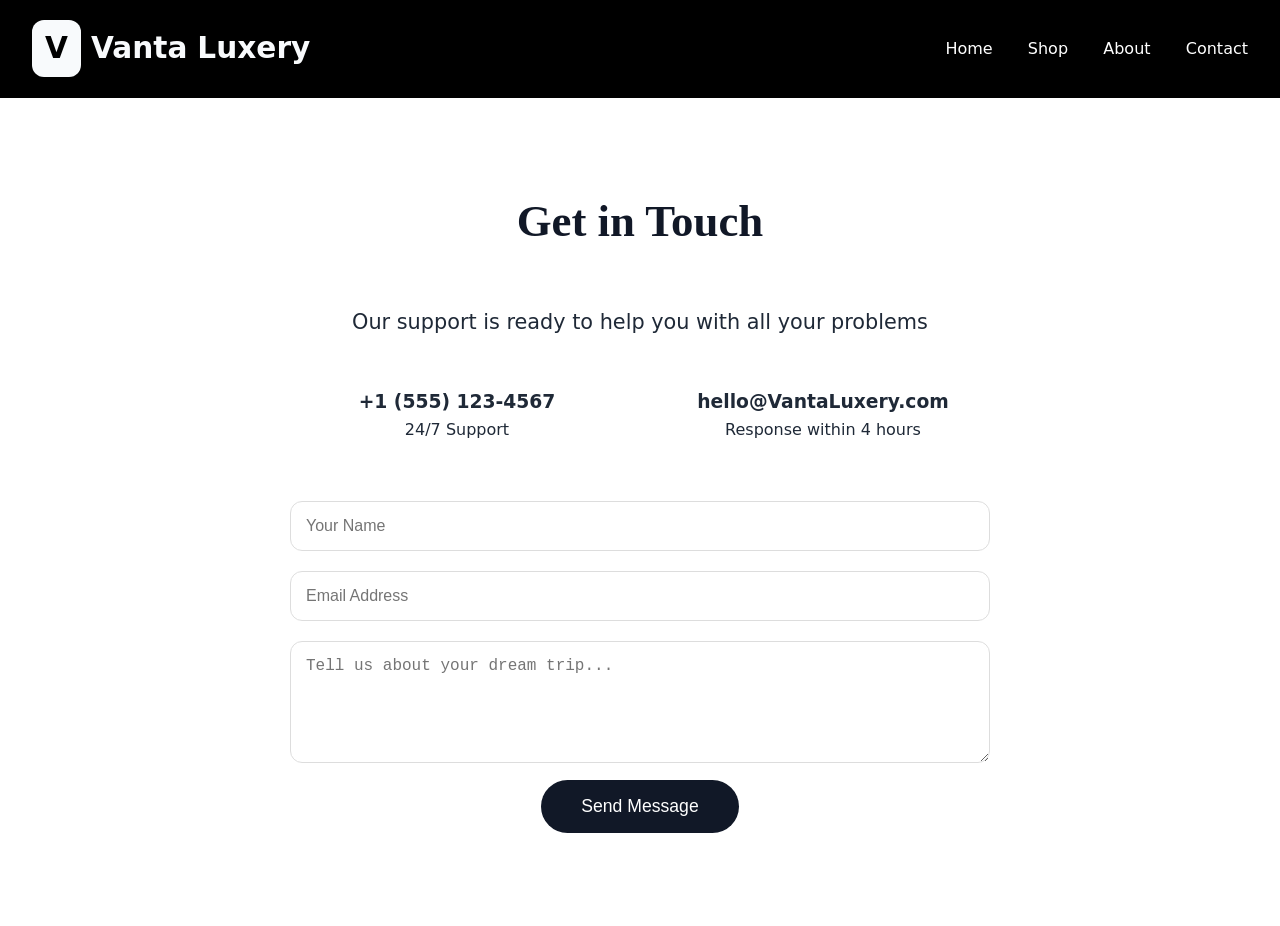
==== contact.html @ 03d7b2fe "add" ====
<!DOCTYPE html>
<html lang="en">
<head>
    <meta charset="UTF-8">
    <meta name="viewport" content="width=device-width, initial-scale=1.0">
    <title>Contact Us - Vanta</title>
    <link rel="stylesheet" href="css/style.css">
</head>
<body>

    <nav>
        <div class="nav-container">
            <a href="index.html" class="logo">
                <span class="logo-icon">V</span>
                Vanta <span>Luxery</span>
            </a>
            
            <ul class="nav-links">
                <li><a href="index.html">Home</a></li>
                <li><a href="shop.html">Shop</a></li>
                <li><a href="about.html">About</a></li>
                <li><a href="contact.html">Contact</a></li>
            </ul>
    </nav>

    <section class="section">
        <h2 class="section-title heading-font">Get in Touch</h2>
        <div style="max-width:700px; margin:0 auto; text-align:center;">
            <p style="font-size:1.3rem; margin-bottom:2rem;">Our support is ready to help you with all your problems</p>
            
            <div style="display:grid; grid-template-columns:repeat(auto-fit, minmax(280px,1fr)); gap:2rem; margin-top:3rem;">
                <div>
                    <i class="fas fa-phone fa-2x" style="color:var(--primary);"></i>
                    <h3>+1 (555) 123-4567</h3>
                    <p>24/7 Support</p>
                </div>
                <div>
                    <i class="fas fa-envelope fa-2x" style="color:var(--primary);"></i>
                    <h3>hello@VantaLuxery.com</h3>
                    <p>Response within 4 hours</p>
                </div>
            </div>

            <form style="margin-top:3rem;">
                <input type="text" placeholder="Your Name" required style="width:100%; padding:15px; margin:10px 0; border-radius:12px;">
                <input type="email" placeholder="Email Address" required style="width:100%; padding:15px; margin:10px 0; border-radius:12px;">
                <textarea placeholder="Tell us about your dream trip..." rows="5" style="width:100%; padding:15px; margin:10px 0; border-radius:12px;"></textarea>
                <button type="submit"
                        style="padding:16px 40px; background:var(--primary); color:white; border:none; border-radius:9999px; font-size:1.1rem;">
                    Send Message
                </button>
            </form>
        </div>
    </section>

</body>
</html>
---- css/style.css ----
:root {
    --primary: #111827;
    --dark: #111827;
    --light: #f8fafc;
    --gray: #64748b;
}

* {
    margin: 0;
    padding: 0;
    box-sizing: border-box;
}


body {
    font-family: 'Inter', system-ui, sans-serif;
    color: #1f2937;
    line-height: 1.6;

    opacity: 0;
    animation: pageFade 1s ease forwards;
}


nav {
    background: black;
    border-bottom: 1px solid black;
    position: sticky;
    top: 0;
    z-index: 1000;

    opacity: 0;
    transform: translateY(-20px);
    animation: navSlide 0.8s ease forwards;
}

.nav-container {
    max-width: 1280px;
    margin: 0 auto;
    padding: 1.25rem 2rem;
    display: flex;
    align-items: center;
    justify-content: space-between;
}

.logo {
    display: flex;
    align-items: center;
    gap: 10px;
    font-size: 1.85rem;
    font-weight: 700;
    text-decoration: none;
    color: var(--light);
}

.logo-icon {
    background: var(--light);
    color: black;
    padding: 5px 13px;
    border-radius: 12px;
    font-weight: bold;
}

.nav-links {
    display: flex;
    gap: 2.2rem;
    list-style: none;
}

.nav-links a {
    text-decoration: none;
    color: white;
    font-weight: 500;
    transition: color 0.3s;
}

.nav-links a:hover {
    color: var(--primary);
}

.book-btn {
    background: var(--light);
    color: black;
    padding: 12px 28px;
    border-radius: 9999px;
    border: none;
    font-weight: 600;
    cursor: pointer;
    transition: all 0.3s;
}

.book-btn:hover {
    background: grey;
    transform: translateY(-2px);
}


.hero {
    height: 100vh;
    min-height: 650px;
    background: linear-gradient(rgba(0,0,0,0.45), rgba(0,0,0,0.55)), 
                url('https://static.nike.com/a/images/w_1920,c_limit/19d8bf5c-d311-465d-b862-50757bcdf562/the-best-winter-workout-clothes-by-nike.jpg') center/cover no-repeat;
    display: flex;
    align-items: center;
    color: white;
    position: relative;
}

.hero-content {
    max-width: 1100px;
    margin: 0 auto;
    padding: 0 2rem;
    text-align: center;

    opacity: 0;
    transform: translateY(40px);
    animation: heroReveal 1.2s ease forwards;
    animation-delay: 0.3s;
}

.heading-font {
    font-family: 'Playfair Display', serif;
}

.hero h1 {
    font-size: 4.5rem;
    line-height: 1.1;
    margin-bottom: 1rem;
}

.hero p {
    font-size: 1.4rem;
    max-width: 700px;
    margin: 0 auto 2.5rem;
}


.search-bar {
    background: white;
    border-radius: 9999px;
    padding: 20px;
    box-shadow: 0 25px 50px -12px rgba(0, 0, 0, 0.4);
    max-width: 920px;
    margin: 0 auto;
}

.search-grid {
    display: grid;
    grid-template-columns: repeat(auto-fit, minmax(200px, 1fr));
    gap: 10px;
}

.input-group {
    position: relative;
}

.input-group input {
    width: 100%;
    padding: 18px 20px 18px 50px;
    border: none;
    border-radius: 9999px;
    font-size: 1.05rem;
    outline: none;
    background: #f8fafc;
}

.input-group i {
    position: absolute;
    left: 20px;
    top: 50%;
    transform: translateY(-50%);
    color: #6b7280;
}

.search-btn {
    background: var(--primary);
    color: white;
    border: none;
    border-radius: 9999px;
    padding: 18px 40px;
    font-weight: 600;
    cursor: pointer;
    font-size: 1.1rem;
}



.section {
    padding: 5.5rem 2rem;
    max-width: 1280px;
    margin: 0 auto;
}

.section-title {
    font-size: 2.8rem;
    text-align: center;
    margin-bottom: 3rem;
    color: var(--dark);
}


.shop-grid {
    display: grid;
    grid-template-columns: repeat(auto-fit, minmax(310px, 1fr));
    gap: 2rem;
}

.dest-card {
    background: white;
    border-radius: 24px;
    overflow: hidden;
    box-shadow: 0 10px 15px -3px rgba(0, 0, 0, 0.1);
    transition: all 0.4s ease;
    cursor: pointer;

    opacity: 0;
    transform: translateY(40px);
    animation: cardReveal 0.8s ease forwards;
}


.dest-card:nth-child(1) {
    animation-delay: 0.2s;
}

.dest-card:nth-child(2) {
    animation-delay: 0.4s;
}

.dest-card:nth-child(3) {
    animation-delay: 0.6s;
}

.dest-card:nth-child(4) {
    animation-delay: 0.8s;
}

.dest-card:nth-child(5) {
    animation-delay: 1s;
}

.dest-card:nth-child(6) {
    animation-delay: 1.2s;
}

.dest-card:hover {
    transform: translateY(-15px);
    box-shadow: 0 25px 50px -12px rgba(0, 0, 0, 0.25);
}

.dest-card img {
    width: 100%;
    height: 260px;
    object-fit: cover;
    transition: transform 0.5s ease;
}

.dest-card:hover img {
    transform: scale(1.08);
}

.dest-content {
    padding: 1.8rem;
}

.dest-content h3 {
    margin-bottom: 0.5rem;
    font-size: 1.35rem;
}

.price-row {
    display: flex;
    justify-content: space-between;
    align-items: center;
    margin-top: 1.5rem;
}

.price {
    font-size: 1.85rem;
    font-weight: 700;
    color: var(--dark);
}

.btn-primary {
    background: #111827;
    color: white;
    padding: 12px 26px;
    border: none;
    border-radius: 9999px;
    cursor: pointer;
    font-weight: 500;
    transition: all 0.3s;
}

.btn-primary:hover {
    background: var(--primary);
}

.booking-container {
    max-width: 1100px;
    margin: 3rem auto;
    display: grid;
    grid-template-columns: 2fr 1fr;
    gap: 3rem;
    padding: 0 2rem;
}

@media (max-width: 900px) {
    .booking-container {
        grid-template-columns: 1fr;
    }
}


form input,
form textarea {
    width: 100%;
    padding: 15px;
    margin: 10px 0;
    border: 1px solid #ddd;
    border-radius: 12px;
    font-size: 1rem;
}

.footer {
  display: flex;
  justify-content: space-between;
  align-items: center;

  padding: 16px 40px;
  background-color: #f8fafc;

  font-size: 14px;
  color: #666;
  border-top: 1px solid #f8fafc;
}

.footer-right {
  display: flex;
  gap: 24px;
}

.footer-right a {
  text-decoration: none;
  color: #666;
  transition: color 0.3s ease;
}

.footer-right a:hover {
  color: #000;
}


@media (max-width: 768px) {
    .hero h1 {
        font-size: 3.2rem;
    }

    .nav-links {
        display: none;
    }

    .section {
        padding: 4rem 1rem;
    }

    .section-title {
        font-size: 2.3rem;
    }
}


footer {
    background: #0f172a;
    color: #cbd5e1;
    padding: 4rem 2rem 2rem;
    margin-top: 3rem;
}

.footer-grid {
    max-width: 1280px;
    margin: 0 auto;
    display: grid;
    grid-template-columns: repeat(auto-fit, minmax(220px, 1fr));
    gap: 2.5rem;
}

@keyframes pageFade {
    from {
        opacity: 0;
    }
    to {
        opacity: 1;
    }
}

@keyframes navSlide {
    from {
        opacity: 0;
        transform: translateY(-30px);
    }
    to {
        opacity: 1;
        transform: translateY(0);
    }
}

@keyframes heroReveal {
    from {
        opacity: 0;
        transform: translateY(50px);
    }
    to {
        opacity: 1;
        transform: translateY(0);
    }
}

@keyframes cardReveal {
    from {
        opacity: 0;
        transform: translateY(50px);
    }
    to {
        opacity: 1;
        transform: translateY(0);
    }
}
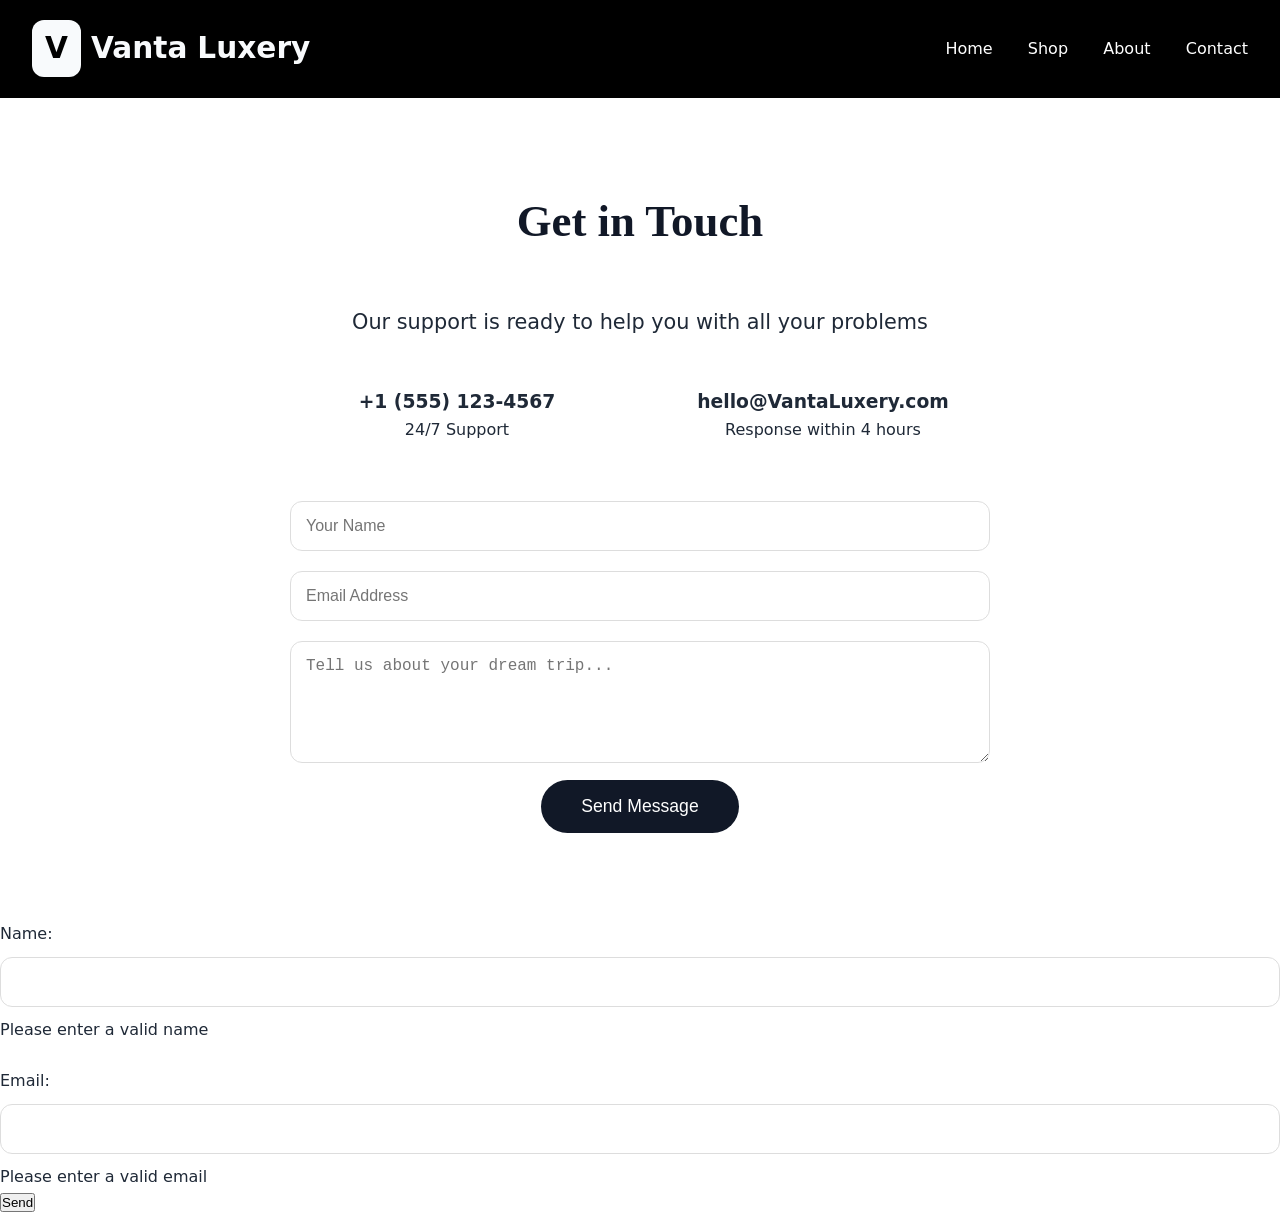
==== commit 3a39b62c: "add" ====
--- a/contact.html
+++ b/contact.html
@@ -30,7 +30,7 @@
             
             <div style="display:grid; grid-template-columns:repeat(auto-fit, minmax(280px,1fr)); gap:2rem; margin-top:3rem;">
                 <div>
-                    <i class="fas fa-phone fa-2x" style="color:var(--primary);"></i>
+                    <i class="fas fa-phone fa-2x" style="color:var(--primary);" onclick="alert('You have contacted us')"></i>
                     <h3>+1 (555) 123-4567</h3>
                     <p>24/7 Support</p>
                 </div>
@@ -42,8 +42,8 @@
             </div>
 
             <form style="margin-top:3rem;">
-                <input type="text" placeholder="Your Name" required style="width:100%; padding:15px; margin:10px 0; border-radius:12px;">
-                <input type="email" placeholder="Email Address" required style="width:100%; padding:15px; margin:10px 0; border-radius:12px;">
+                <input type="text" placeholder="Your Name" required style="width:100%; padding:15px; margin:10px 0; border-radius:12px;" id="name">
+                <input type="email" placeholder="Email Address" required style="width:100%; padding:15px; margin:10px 0; border-radius:12px;" id="email">
                 <textarea placeholder="Tell us about your dream trip..." rows="5" style="width:100%; padding:15px; margin:10px 0; border-radius:12px;"></textarea>
                 <button type="submit"
                         style="padding:16px 40px; background:var(--primary); color:white; border:none; border-radius:9999px; font-size:1.1rem;">
@@ -53,5 +53,22 @@
         </div>
     </section>
 
+    <form onsubmit="return validation()">
+        <div class="name-container">
+            <label for="name" id="name_label">Name:</label>
+            <input type="text" name="name" id="name">
+            <span id="name_error">Please enter a valid name</span>
+        </div>
+        <br>
+        <div class="email-container">
+            <label for="email" id="email-label">Email:</label>
+            <input type="text" name="email" id="email">
+            <span id="email_error">Please enter a valid email</span>
+        </div>
+        <button type="submit" name="submit">Send</button>
+    </form>
+
+    <script src="main-contact.js"></script>
+
 </body>
 </html>
--- a/css/style.css
+++ b/css/style.css
@@ -78,7 +78,7 @@
     color: var(--primary);
 }
 
-.book-btn {
+.buy-btn {
     background: var(--light);
     color: black;
     padding: 12px 28px;
@@ -89,7 +89,7 @@
     transition: all 0.3s;
 }
 
-.book-btn:hover {
+.buy-btn:hover {
     background: grey;
     transform: translateY(-2px);
 }
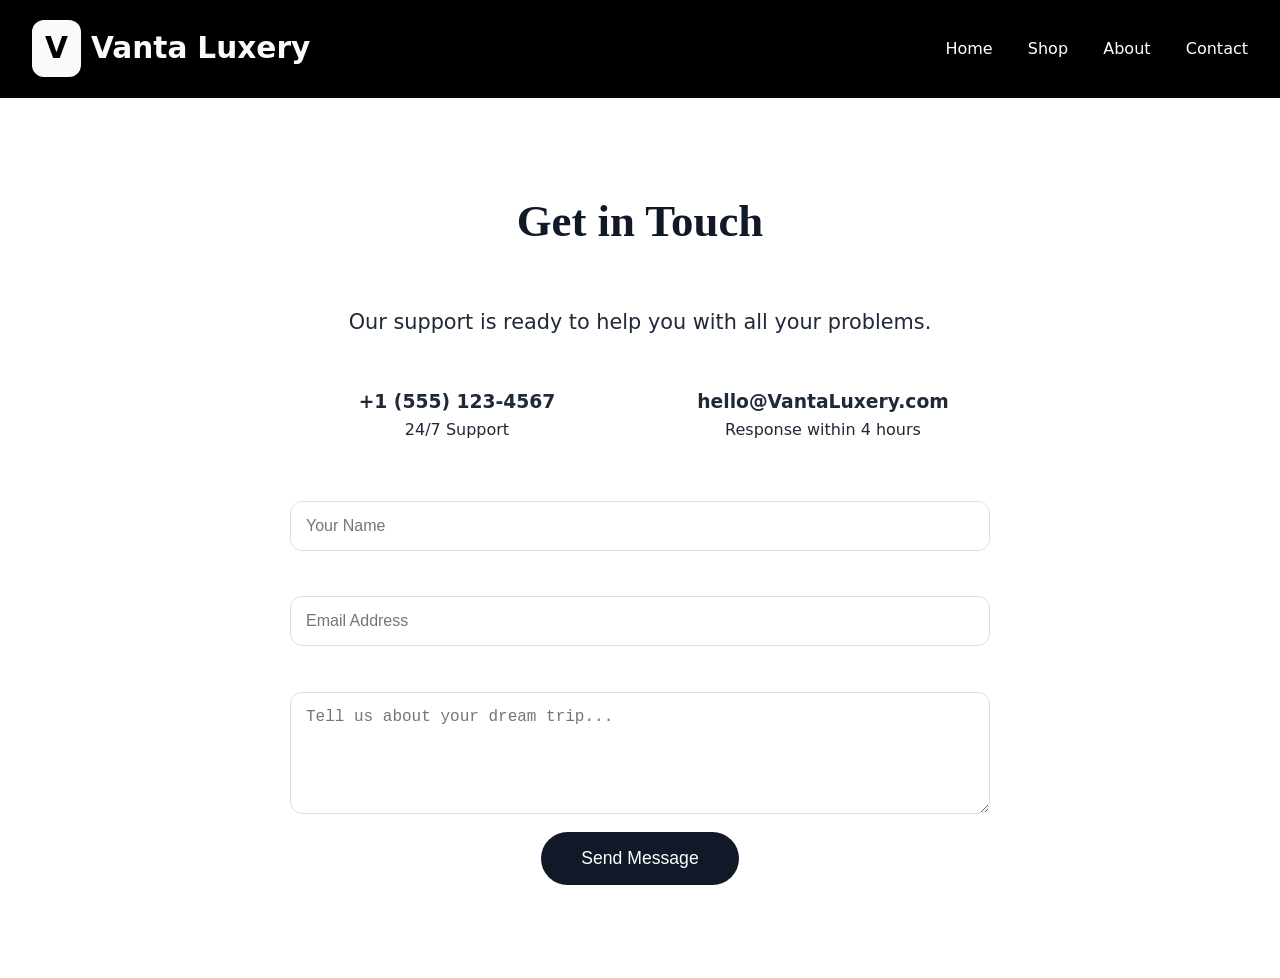
==== commit 2943d6f7: "add" ====
--- a/contact.html
+++ b/contact.html
@@ -1,3 +1,4 @@
+
 <!DOCTYPE html>
 <html lang="en">
 <head>
@@ -14,61 +15,89 @@
                 <span class="logo-icon">V</span>
                 Vanta <span>Luxery</span>
             </a>
-            
+
             <ul class="nav-links">
                 <li><a href="index.html">Home</a></li>
                 <li><a href="shop.html">Shop</a></li>
                 <li><a href="about.html">About</a></li>
                 <li><a href="contact.html">Contact</a></li>
             </ul>
+        </div>
     </nav>
 
     <section class="section">
         <h2 class="section-title heading-font">Get in Touch</h2>
+
         <div style="max-width:700px; margin:0 auto; text-align:center;">
-            <p style="font-size:1.3rem; margin-bottom:2rem;">Our support is ready to help you with all your problems</p>
-            
+
+            <p style="font-size:1.3rem; margin-bottom:2rem;">
+                Our support is ready to help you with all your problems.
+            </p>
+
             <div style="display:grid; grid-template-columns:repeat(auto-fit, minmax(280px,1fr)); gap:2rem; margin-top:3rem;">
+
                 <div>
-                    <i class="fas fa-phone fa-2x" style="color:var(--primary);" onclick="alert('You have contacted us')"></i>
                     <h3>+1 (555) 123-4567</h3>
                     <p>24/7 Support</p>
                 </div>
+
                 <div>
-                    <i class="fas fa-envelope fa-2x" style="color:var(--primary);"></i>
                     <h3>hello@VantaLuxery.com</h3>
                     <p>Response within 4 hours</p>
                 </div>
+
             </div>
 
-            <form style="margin-top:3rem;">
-                <input type="text" placeholder="Your Name" required style="width:100%; padding:15px; margin:10px 0; border-radius:12px;" id="name">
-                <input type="email" placeholder="Email Address" required style="width:100%; padding:15px; margin:10px 0; border-radius:12px;" id="email">
-                <textarea placeholder="Tell us about your dream trip..." rows="5" style="width:100%; padding:15px; margin:10px 0; border-radius:12px;"></textarea>
-                <button type="submit"
-                        style="padding:16px 40px; background:var(--primary); color:white; border:none; border-radius:9999px; font-size:1.1rem;">
+            <form id="contactForm" style="margin-top:3rem;">
+
+                <input
+                    type="text"
+                    name="name"
+                    id="name"
+                    placeholder="Your Name"
+                    required
+                    style="width:100%; box-sizing:border-box; padding:15px; margin:10px 0; border-radius:12px;"
+                >
+
+                <span id="name_error" style="visibility:hidden; color:red;">
+                    Please enter a valid name using letters only.
+                </span>
+
+                <input
+                    type="email"
+                    name="email"
+                    id="email"
+                    placeholder="Email Address"
+                    required
+                    style="width:100%; box-sizing:border-box; padding:15px; margin:10px 0; border-radius:12px;"
+                >
+
+                <span id="email_error" style="visibility:hidden; color:red;">
+                    Please enter a valid email address.
+                </span>
+
+                <textarea
+                    name="message"
+                    id="message"
+                    placeholder="Tell us about your dream trip..."
+                    rows="5"
+                    required
+                    style="width:100%; box-sizing:border-box; padding:15px; margin:10px 0; border-radius:12px;"
+                ></textarea>
+
+                <button
+                    type="submit"
+                    style="padding:16px 40px; background:var(--primary); color:white; border:none; border-radius:9999px; font-size:1.1rem;"
+                >
                     Send Message
                 </button>
+
             </form>
+
         </div>
     </section>
 
-    <form onsubmit="return validation()">
-        <div class="name-container">
-            <label for="name" id="name_label">Name:</label>
-            <input type="text" name="name" id="name">
-            <span id="name_error">Please enter a valid name</span>
-        </div>
-        <br>
-        <div class="email-container">
-            <label for="email" id="email-label">Email:</label>
-            <input type="text" name="email" id="email">
-            <span id="email_error">Please enter a valid email</span>
-        </div>
-        <button type="submit" name="submit">Send</button>
-    </form>
-
-    <script src="main-contact.js"></script>
+    <script src="js/main-contact.js"></script>
 
 </body>
-</html>+</html>
